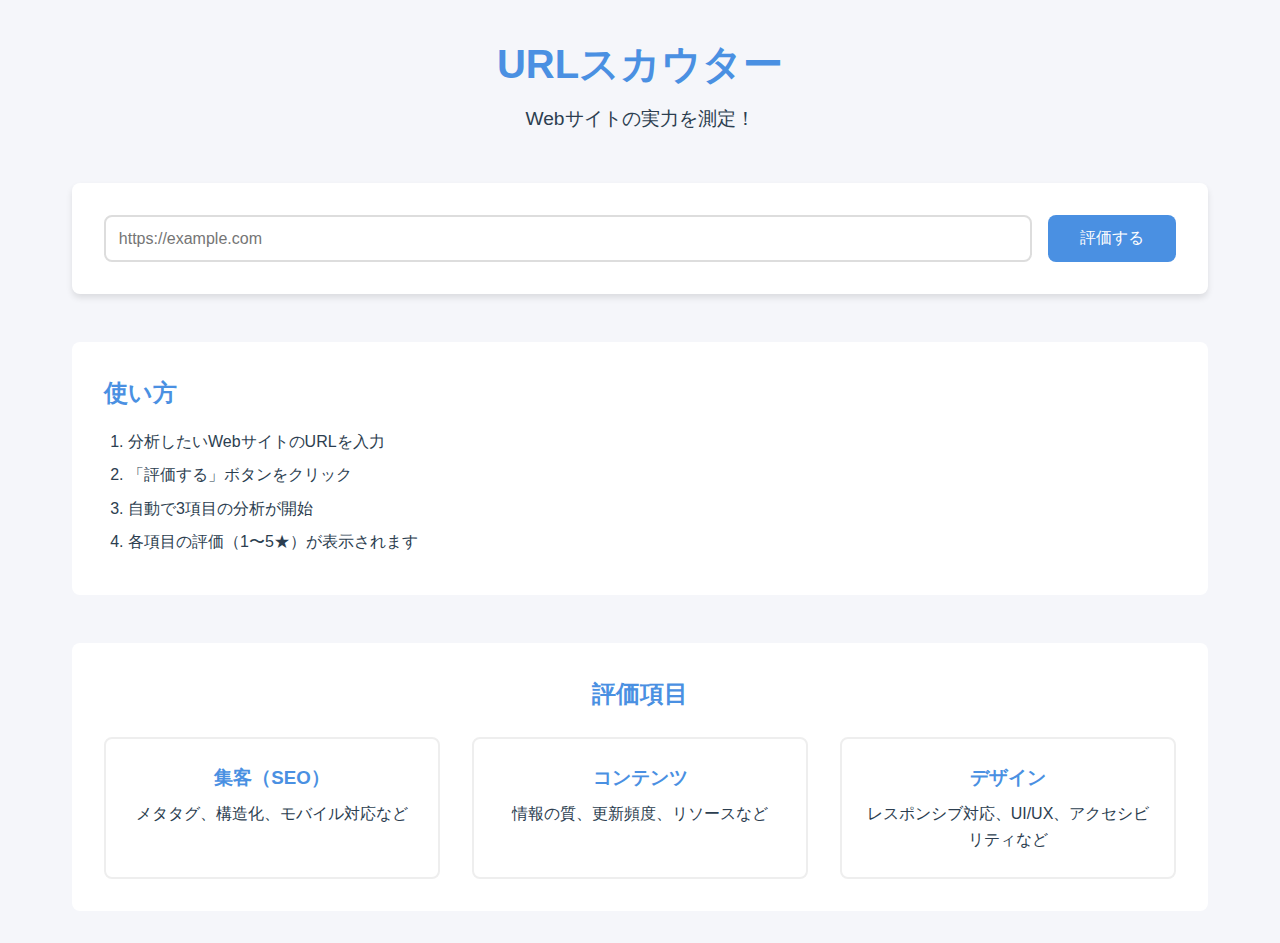
==== index.html @ 752f4449 "1st commit" ====
<!DOCTYPE html>
<html lang="ja">
  <head>
    <meta charset="UTF-8" />
    <meta name="viewport" content="width=device-width, initial-scale=1.0" />
    <title>URLスカウター - Webサイト評価ツール</title>
    <link rel="stylesheet" href="css/style.css" />
  </head>
  <body>
    <div class="container">
      <header>
        <h1>URLスカウター</h1>
        <p class="subtitle">Webサイトの実力を測定！</p>
      </header>

      <main>
        <div class="form-container">
          <form id="urlForm" action="analyze.php" method="POST">
            <div class="input-group">
              <input
                type="url"
                name="url"
                id="url"
                placeholder="https://example.com"
                required
              />
              <button type="submit">評価する</button>
            </div>
          </form>
        </div>

        <div class="howto">
          <h2>使い方</h2>
          <ol>
            <li>分析したいWebサイトのURLを入力</li>
            <li>「評価する」ボタンをクリック</li>
            <li>自動で3項目の分析が開始</li>
            <li>各項目の評価（1〜5★）が表示されます</li>
          </ol>
        </div>

        <div class="evaluation-criteria">
          <h2>評価項目</h2>
          <div class="criteria-grid">
            <div class="criteria-item">
              <h3>集客（SEO）</h3>
              <p>メタタグ、構造化、モバイル対応など</p>
            </div>
            <div class="criteria-item">
              <h3>コンテンツ</h3>
              <p>情報の質、更新頻度、リソースなど</p>
            </div>
            <div class="criteria-item">
              <h3>デザイン</h3>
              <p>レスポンシブ対応、UI/UX、アクセシビリティなど</p>
            </div>
          </div>
        </div>
      </main>

      <div id="loading" class="loading hidden">
        <div class="spinner"></div>
        <p>サイトを分析中...</p>
      </div>
    </div>
    <script src="js/main.js"></script>
  </body>
</html>
---- css/style.css ----
:root {
  --primary-color: #4a90e2;
  --secondary-color: #2c3e50;
  --background-color: #f5f6fa;
  --text-color: #2c3e50;
  --border-radius: 8px;
}

* {
  margin: 0;
  padding: 0;
  box-sizing: border-box;
}

body {
  font-family: "Helvetica Neue", Arial, sans-serif;
  line-height: 1.6;
  color: var(--text-color);
  background-color: var(--background-color);
}

.container {
  max-width: 1200px;
  margin: 0 auto;
  padding: 2rem;
}

header {
  text-align: center;
  margin-bottom: 3rem;
}

h1 {
  font-size: 2.5rem;
  color: var(--primary-color);
  margin-bottom: 0.5rem;
}

.subtitle {
  font-size: 1.2rem;
  color: var(--secondary-color);
}

.form-container {
  background: white;
  padding: 2rem;
  border-radius: var(--border-radius);
  box-shadow: 0 4px 6px rgba(0, 0, 0, 0.1);
  margin-bottom: 3rem;
}

.input-group {
  display: flex;
  gap: 1rem;
}

input[type="url"] {
  flex: 1;
  padding: 0.8rem;
  border: 2px solid #ddd;
  border-radius: var(--border-radius);
  font-size: 1rem;
}

button {
  background-color: var(--primary-color);
  color: white;
  border: none;
  padding: 0.8rem 2rem;
  border-radius: var(--border-radius);
  cursor: pointer;
  font-size: 1rem;
  transition: background-color 0.3s;
}

button:hover {
  background-color: #357abd;
}

.howto {
  background: white;
  padding: 2rem;
  border-radius: var(--border-radius);
  margin-bottom: 3rem;
}

.howto h2 {
  color: var(--primary-color);
  margin-bottom: 1rem;
}

.howto ol {
  padding-left: 1.5rem;
}

.howto li {
  margin-bottom: 0.5rem;
}

.evaluation-criteria {
  background: white;
  padding: 2rem;
  border-radius: var(--border-radius);
}

.evaluation-criteria h2 {
  color: var(--primary-color);
  margin-bottom: 1.5rem;
  text-align: center;
}

.criteria-grid {
  display: grid;
  grid-template-columns: repeat(auto-fit, minmax(250px, 1fr));
  gap: 2rem;
}

.criteria-item {
  text-align: center;
  padding: 1.5rem;
  border: 2px solid #eee;
  border-radius: var(--border-radius);
}

.criteria-item h3 {
  color: var(--primary-color);
  margin-bottom: 0.5rem;
}

.loading {
  position: fixed;
  top: 0;
  left: 0;
  width: 100%;
  height: 100%;
  background: rgba(255, 255, 255, 0.9);
  display: flex;
  flex-direction: column;
  align-items: center;
  justify-content: center;
  z-index: 1000;
}

.loading.hidden {
  display: none;
}

.spinner {
  width: 50px;
  height: 50px;
  border: 5px solid #f3f3f3;
  border-top: 5px solid var(--primary-color);
  border-radius: 50%;
  animation: spin 1s linear infinite;
  margin-bottom: 1rem;
}

@keyframes spin {
  0% {
    transform: rotate(0deg);
  }
  100% {
    transform: rotate(360deg);
  }
}

@media (max-width: 768px) {
  .container {
    padding: 1rem;
  }

  .input-group {
    flex-direction: column;
  }

  button {
    width: 100%;
  }
}
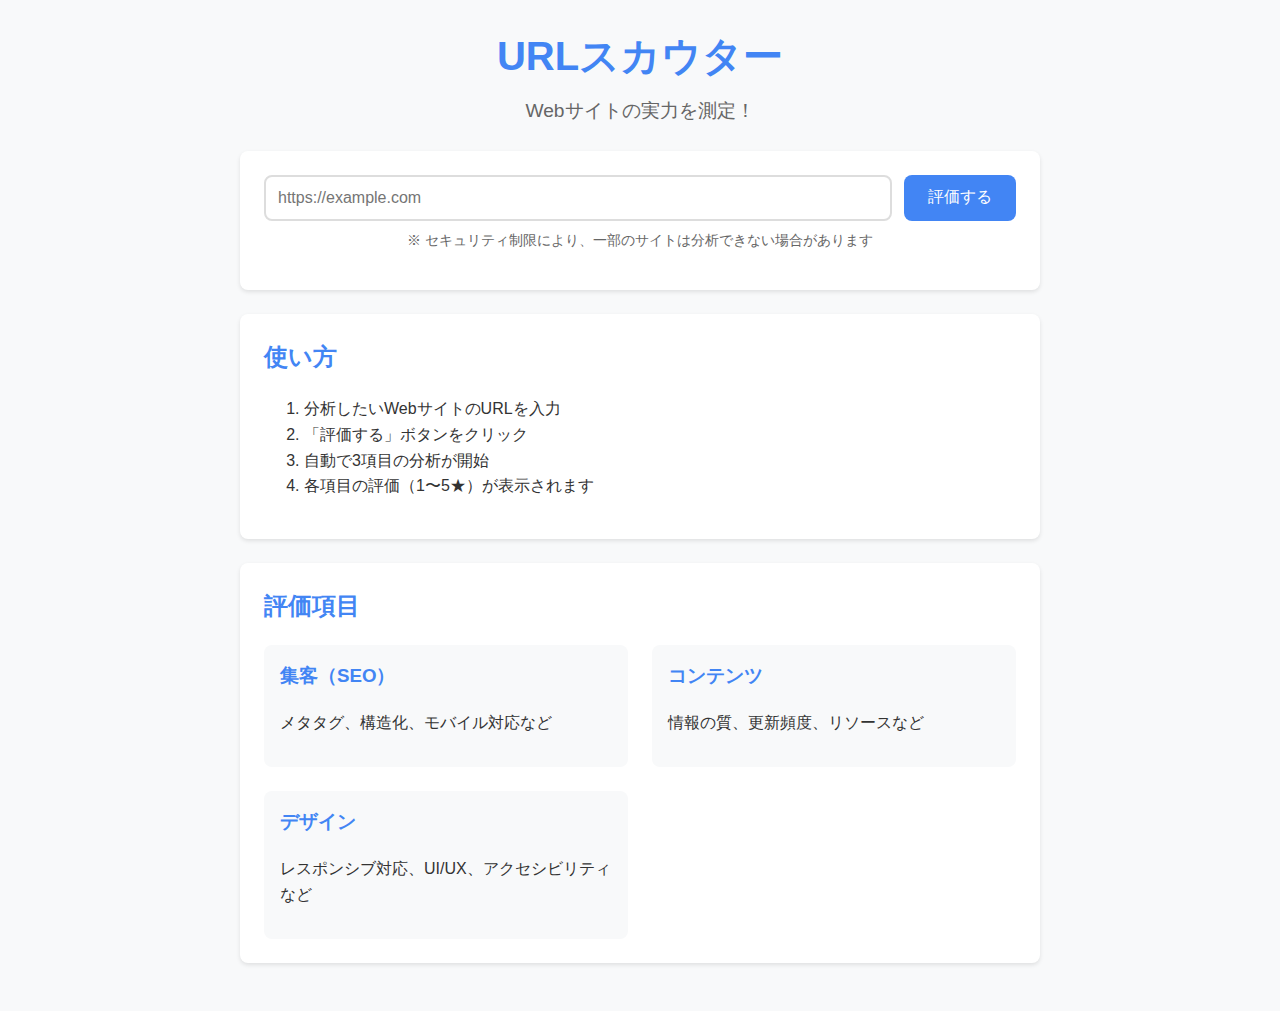
==== commit a38d20d7: "jsで動くように変更、githubpagesを利用" ====
--- a/index.html
+++ b/index.html
@@ -5,6 +5,8 @@
     <meta name="viewport" content="width=device-width, initial-scale=1.0" />
     <title>URLスカウター - Webサイト評価ツール</title>
     <link rel="stylesheet" href="css/style.css" />
+    <script src="js/analyze.js"></script>
+    <script src="js/main.js"></script>
   </head>
   <body>
     <div class="container">
@@ -27,6 +29,9 @@
               <button type="submit">評価する</button>
             </div>
           </form>
+          <p class="notice">
+            ※ セキュリティ制限により、一部のサイトは分析できない場合があります
+          </p>
         </div>
 
         <div class="howto">
@@ -63,6 +68,5 @@
         <p>サイトを分析中...</p>
       </div>
     </div>
-    <script src="js/main.js"></script>
   </body>
 </html>
--- a/css/style.css
+++ b/css/style.css
@@ -1,138 +1,175 @@
+/* 共通のベーススタイル */
 :root {
-  --primary-color: #4a90e2;
-  --secondary-color: #2c3e50;
-  --background-color: #f5f6fa;
-  --text-color: #2c3e50;
+  --primary-color: #4285f4;
+  --text-color: #333;
+  --bg-color: #f8f9fa;
+  --container-width: 800px;
   --border-radius: 8px;
-}
-
-* {
+  --spacing: 24px;
+}
+
+body {
+  font-family: -apple-system, BlinkMacSystemFont, "Segoe UI", Roboto,
+    "Helvetica Neue", Arial, sans-serif;
+  line-height: 1.6;
+  color: var(--text-color);
+  background-color: var(--bg-color);
   margin: 0;
   padding: 0;
-  box-sizing: border-box;
-}
-
-body {
-  font-family: "Helvetica Neue", Arial, sans-serif;
-  line-height: 1.6;
-  color: var(--text-color);
-  background-color: var(--background-color);
 }
 
 .container {
-  max-width: 1200px;
+  max-width: var(--container-width);
   margin: 0 auto;
-  padding: 2rem;
-}
-
+  padding: var(--spacing);
+}
+
+/* ヘッダー */
 header {
   text-align: center;
-  margin-bottom: 3rem;
+  margin-bottom: var(--spacing);
 }
 
 h1 {
+  color: var(--primary-color);
   font-size: 2.5rem;
-  color: var(--primary-color);
-  margin-bottom: 0.5rem;
+  margin: 0;
 }
 
 .subtitle {
+  color: #666;
   font-size: 1.2rem;
-  color: var(--secondary-color);
-}
-
+  margin: 8px 0 0;
+}
+
+/* フォームスタイル */
 .form-container {
   background: white;
-  padding: 2rem;
-  border-radius: var(--border-radius);
-  box-shadow: 0 4px 6px rgba(0, 0, 0, 0.1);
-  margin-bottom: 3rem;
+  padding: var(--spacing);
+  border-radius: var(--border-radius);
+  box-shadow: 0 2px 4px rgba(0, 0, 0, 0.1);
+  margin-bottom: var(--spacing);
 }
 
 .input-group {
   display: flex;
-  gap: 1rem;
+  gap: 12px;
 }
 
 input[type="url"] {
   flex: 1;
-  padding: 0.8rem;
+  padding: 12px;
   border: 2px solid #ddd;
   border-radius: var(--border-radius);
   font-size: 1rem;
 }
 
 button {
-  background-color: var(--primary-color);
+  background: var(--primary-color);
   color: white;
   border: none;
-  padding: 0.8rem 2rem;
+  padding: 12px 24px;
   border-radius: var(--border-radius);
   cursor: pointer;
   font-size: 1rem;
-  transition: background-color 0.3s;
+  transition: background-color 0.2s;
 }
 
 button:hover {
-  background-color: #357abd;
-}
-
-.howto {
-  background: white;
-  padding: 2rem;
-  border-radius: var(--border-radius);
-  margin-bottom: 3rem;
-}
-
-.howto h2 {
-  color: var(--primary-color);
-  margin-bottom: 1rem;
-}
-
-.howto ol {
-  padding-left: 1.5rem;
-}
-
-.howto li {
-  margin-bottom: 0.5rem;
-}
-
+  background-color: #3367d6;
+}
+
+/* 使い方セクション */
+.howto,
 .evaluation-criteria {
   background: white;
-  padding: 2rem;
-  border-radius: var(--border-radius);
-}
-
-.evaluation-criteria h2 {
-  color: var(--primary-color);
-  margin-bottom: 1.5rem;
-  text-align: center;
-}
-
+  padding: var(--spacing);
+  border-radius: var(--border-radius);
+  box-shadow: 0 2px 4px rgba(0, 0, 0, 0.1);
+  margin-bottom: var(--spacing);
+}
+
+h2 {
+  color: var(--primary-color);
+  margin-top: 0;
+}
+
+/* 評価基準グリッド */
 .criteria-grid {
   display: grid;
   grid-template-columns: repeat(auto-fit, minmax(250px, 1fr));
-  gap: 2rem;
+  gap: var(--spacing);
 }
 
 .criteria-item {
-  text-align: center;
-  padding: 1.5rem;
-  border: 2px solid #eee;
+  background: var(--bg-color);
+  padding: 16px;
   border-radius: var(--border-radius);
 }
 
 .criteria-item h3 {
   color: var(--primary-color);
-  margin-bottom: 0.5rem;
-}
-
+  margin-top: 0;
+}
+
+/* 結果ページのスタイル */
+.result-container {
+  background: white;
+  padding: var(--spacing);
+  border-radius: var(--border-radius);
+  box-shadow: 0 2px 4px rgba(0, 0, 0, 0.1);
+}
+
+.analyzed-url {
+  margin-bottom: var(--spacing);
+  word-break: break-all;
+}
+
+.analyzed-url a {
+  color: var(--primary-color);
+  text-decoration: none;
+}
+
+.analyzed-url a:hover {
+  text-decoration: underline;
+}
+
+.score-item {
+  margin-bottom: var(--spacing);
+  padding: 16px;
+  background: var(--bg-color);
+  border-radius: var(--border-radius);
+}
+
+.stars {
+  color: #f8b400;
+  font-size: 1.5rem;
+  margin: 8px 0;
+}
+
+.comment {
+  margin: 8px 0 0;
+  color: #666;
+}
+
+.back-button {
+  display: inline-block;
+  color: var(--primary-color);
+  text-decoration: none;
+  margin-top: var(--spacing);
+}
+
+.back-button:hover {
+  text-decoration: underline;
+}
+
+/* ローディング表示 */
 .loading {
   position: fixed;
   top: 0;
   left: 0;
-  width: 100%;
-  height: 100%;
+  right: 0;
+  bottom: 0;
   background: rgba(255, 255, 255, 0.9);
   display: flex;
   flex-direction: column;
@@ -146,13 +183,12 @@
 }
 
 .spinner {
-  width: 50px;
-  height: 50px;
-  border: 5px solid #f3f3f3;
-  border-top: 5px solid var(--primary-color);
+  width: 40px;
+  height: 40px;
+  border: 4px solid #f3f3f3;
+  border-top: 4px solid var(--primary-color);
   border-radius: 50%;
   animation: spin 1s linear infinite;
-  margin-bottom: 1rem;
 }
 
 @keyframes spin {
@@ -164,9 +200,10 @@
   }
 }
 
-@media (max-width: 768px) {
+/* レスポンシブ対応 */
+@media (max-width: 600px) {
   .container {
-    padding: 1rem;
+    padding: 16px;
   }
 
   .input-group {
@@ -176,4 +213,141 @@
   button {
     width: 100%;
   }
-}
+
+  h1 {
+    font-size: 2rem;
+  }
+}
+
+/* 通知メッセージ */
+.notice {
+  color: #666;
+  font-size: 0.9rem;
+  margin-top: 8px;
+  text-align: center;
+}
+
+/* 結果ページの強化スタイル */
+.url-section {
+  margin-bottom: var(--spacing);
+  padding-bottom: var(--spacing);
+  border-bottom: 1px solid #eee;
+}
+
+.url-section h2 {
+  font-size: 1.2rem;
+  color: #666;
+  margin-bottom: 8px;
+}
+
+.score-grid {
+  display: grid;
+  gap: var(--spacing);
+  margin-bottom: var(--spacing);
+}
+
+.score-item {
+  background: white;
+  border: 1px solid #eee;
+  border-radius: var(--border-radius);
+  overflow: hidden;
+}
+
+.score-item h3 {
+  background: var(--primary-color);
+  color: white;
+  margin: 0;
+  padding: 16px;
+  font-size: 1.2rem;
+}
+
+.score-content {
+  padding: 20px;
+}
+
+.stars {
+  font-size: 2rem;
+  margin-bottom: 16px;
+  text-align: center;
+}
+
+.score-details {
+  background: var(--bg-color);
+  padding: 16px;
+  border-radius: var(--border-radius);
+}
+
+.comment {
+  font-size: 1.1rem;
+  margin: 0 0 16px 0;
+  color: var(--text-color);
+}
+
+.check-points {
+  margin: 0;
+  padding-left: 20px;
+  color: #666;
+}
+
+.check-points li {
+  margin-bottom: 8px;
+}
+
+.check-points li:last-child {
+  margin-bottom: 0;
+}
+
+.actions {
+  display: flex;
+  gap: var(--spacing);
+  justify-content: space-between;
+  align-items: center;
+  margin-top: var(--spacing);
+  padding-top: var(--spacing);
+  border-top: 1px solid #eee;
+}
+
+.share-button {
+  background: #34a853;
+}
+
+.share-button:hover {
+  background: #2d9144;
+}
+
+@media (min-width: 768px) {
+  .score-grid {
+    grid-template-columns: repeat(3, 1fr);
+  }
+}
+
+/* アニメーション */
+.score-item {
+  animation: fadeInUp 0.6s ease-out;
+}
+
+@keyframes fadeInUp {
+  from {
+    opacity: 0;
+    transform: translateY(20px);
+  }
+  to {
+    opacity: 1;
+    transform: translateY(0);
+  }
+}
+
+.stars {
+  animation: scaleIn 0.4s ease-out;
+}
+
+@keyframes scaleIn {
+  from {
+    transform: scale(0.8);
+    opacity: 0;
+  }
+  to {
+    transform: scale(1);
+    opacity: 1;
+  }
+}
